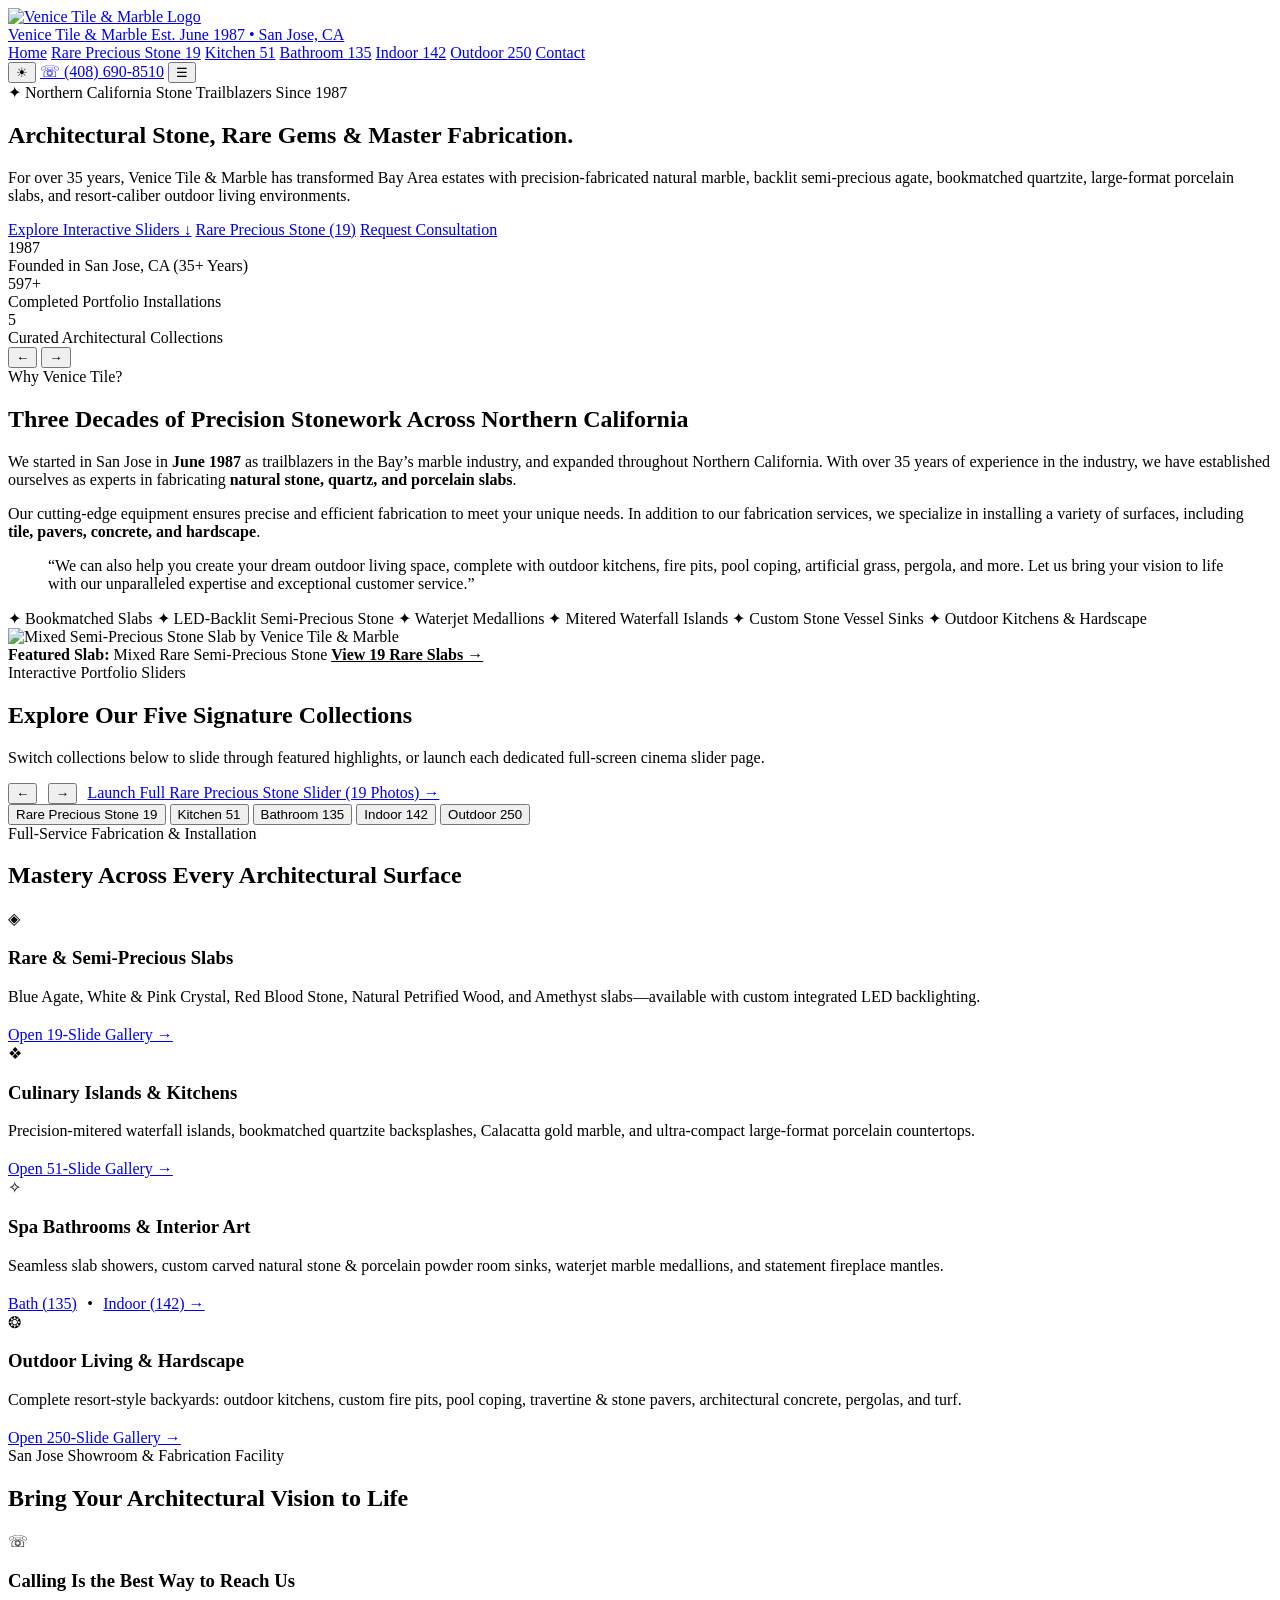
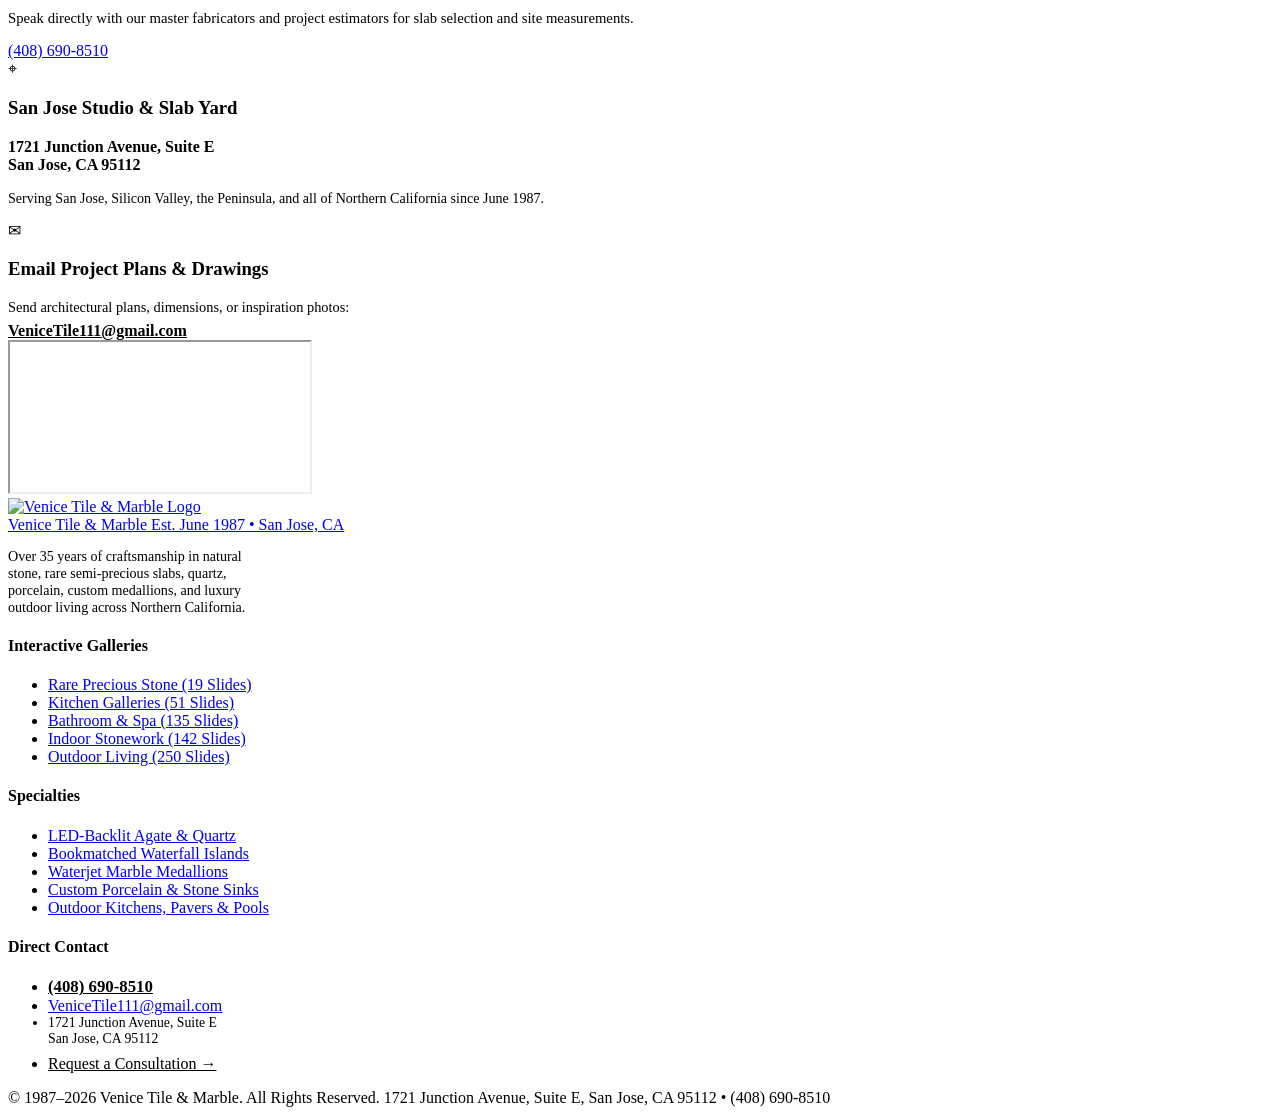
==== index.html @ e84e86c2 "Add files via upload" ====
<!DOCTYPE html>
<html lang="en" data-theme="dark">
<head>
  <meta charset="UTF-8" />
  <meta name="viewport" content="width=device-width, initial-scale=1.0" />
  <title>Venice Tile &amp; Marble | Bespoke Stone Fabrication &amp; Installation • San Jose, CA</title>
  <meta name="description" content="Trailblazers in the Bay Area's marble and natural stone industry since June 1987. Over 35 years of expertise fabricating natural stone, rare semi-precious slabs, quartz, porcelain, and outdoor living spaces in San Jose and Northern California." />
  <link rel="icon" type="image/jpeg" href="assets/logo.jpg" />
  <link rel="preconnect" href="https://fonts.googleapis.com" />
  <link rel="preconnect" href="https://fonts.gstatic.com" crossorigin />
  <link href="https://fonts.googleapis.com/css2?family=Cormorant+Garamond:ital,wght@0,500;0,600;0,700;1,600&family=JetBrains+Mono:wght@400;500&family=Plus+Jakarta+Sans:wght@400;500;600;700&display=swap" rel="stylesheet" />
  <link rel="stylesheet" href="css/styles.css" />
</head>
<body data-page="home">

  <!-- STICKY ARCHITECTURAL HEADER -->
  <header class="site-header">
    <div class="container header-inner">
      <a href="index.html" class="brand-logo" aria-label="Venice Tile and Marble Home">
        <img src="assets/logo.jpg" alt="Venice Tile &amp; Marble Logo" class="brand-logo-img" />
        <div class="brand-text">
          <span class="brand-name">Venice Tile <span class="amp">&amp;</span> Marble</span>
          <span class="brand-tagline">Est. June 1987 • San Jose, CA</span>
        </div>
      </a>

      <nav class="main-nav" id="main-nav" aria-label="Primary Navigation">
        <a href="index.html" class="nav-link active">Home</a>
        <a href="rare-precious-stone.html" class="nav-link">Rare Precious Stone <span class="nav-count">19</span></a>
        <a href="kitchen.html" class="nav-link">Kitchen <span class="nav-count">51</span></a>
        <a href="bathroom.html" class="nav-link">Bathroom <span class="nav-count">135</span></a>
        <a href="indoor.html" class="nav-link">Indoor <span class="nav-count">142</span></a>
        <a href="outdoor.html" class="nav-link">Outdoor <span class="nav-count">250</span></a>
        <a href="contact.html" class="nav-link">Contact</a>
      </nav>

      <div class="header-actions">
        <button type="button" class="theme-toggle" id="theme-toggle-btn" aria-label="Toggle color theme">☀</button>
        <a href="tel:4086908510" class="btn btn-gold header-cta-btn">☏ (408) 690-8510</a>
        <button type="button" class="mobile-menu-btn" id="mobile-menu-btn" aria-label="Toggle Menu" aria-expanded="false">☰</button>
      </div>
    </div>
  </header>

  <main>
    <!-- HERO SECTION WITH LIVE SIGNATURE SLIDER -->
    <section class="hero-section">
      <div class="container hero-grid">
        <div class="hero-copy">
          <span class="eyebrow">✦ Northern California Stone Trailblazers Since 1987</span>
          <h1 class="hero-title">
            Architectural Stone, <span class="gold-italic">Rare Gems</span> &amp; Master Fabrication.
          </h1>
          <p class="hero-lead">
            For over 35 years, Venice Tile &amp; Marble has transformed Bay Area estates with precision-fabricated natural marble, backlit semi-precious agate, bookmatched quartzite, large-format porcelain slabs, and resort-caliber outdoor living environments.
          </p>
          <div class="hero-cta-row">
            <a href="#collections-showcase" class="btn btn-gold">Explore Interactive Sliders ↓</a>
            <a href="rare-precious-stone.html" class="btn btn-outline">Rare Precious Stone (19)</a>
            <a href="contact.html" class="btn btn-outline">Request Consultation</a>
          </div>
          <div class="hero-stats">
            <div class="stat-item">
              <div class="stat-num">1987</div>
              <div class="stat-label">Founded in San Jose, CA (35+ Years)</div>
            </div>
            <div class="stat-item">
              <div class="stat-num">597+</div>
              <div class="stat-label">Completed Portfolio Installations</div>
            </div>
            <div class="stat-item">
              <div class="stat-num">5</div>
              <div class="stat-label">Curated Architectural Collections</div>
            </div>
          </div>
        </div>

        <!-- Interactive Hero Showcase Slider -->
        <div class="hero-slider-card" aria-label="Featured Works Slider">
          <div id="hero-slider-stage"></div>
          <div class="hero-dots" id="hero-slider-dots"></div>
          <div class="hero-slider-controls">
            <button type="button" class="slider-nav-btn" id="hero-prev-btn" aria-label="Previous Highlight">←</button>
            <button type="button" class="slider-nav-btn" id="hero-next-btn" aria-label="Next Highlight">→</button>
          </div>
        </div>
      </div>
    </section>

    <!-- WHY VENICE TILE? (AUTHENTIC HERITAGE SECTION) -->
    <section class="section section-alt" id="why-venice-tile">
      <div class="container story-grid">
        <div class="story-copy">
          <span class="eyebrow">Why Venice Tile?</span>
          <h2 class="section-title" style="margin-bottom: 1.25rem;">
            Three Decades of Precision Stonework Across Northern California
          </h2>
          <p>
            We started in San Jose in <strong>June 1987</strong> as trailblazers in the Bay’s marble industry, and expanded throughout Northern California. With over 35 years of experience in the industry, we have established ourselves as experts in fabricating <strong>natural stone, quartz, and porcelain slabs</strong>.
          </p>
          <p>
            Our cutting-edge equipment ensures precise and efficient fabrication to meet your unique needs. In addition to our fabrication services, we specialize in installing a variety of surfaces, including <strong>tile, pavers, concrete, and hardscape</strong>.
          </p>
          <blockquote class="story-quote">
            “We can also help you create your dream outdoor living space, complete with outdoor kitchens, fire pits, pool coping, artificial grass, pergola, and more. Let us bring your vision to life with our unparalleled expertise and exceptional customer service.”
          </blockquote>
          <div class="feature-pills">
            <span class="feature-pill">✦ Bookmatched Slabs</span>
            <span class="feature-pill">✦ LED-Backlit Semi-Precious Stone</span>
            <span class="feature-pill">✦ Waterjet Medallions</span>
            <span class="feature-pill">✦ Mitered Waterfall Islands</span>
            <span class="feature-pill">✦ Custom Stone Vessel Sinks</span>
            <span class="feature-pill">✦ Outdoor Kitchens &amp; Hardscape</span>
          </div>
        </div>

        <div class="story-visual-card">
          <img src="https://images.squarespace-cdn.com/content/v1/63f919b6dd0f790b96e112c2/cb703cfe-c86a-46ff-82fa-55ada12d957a/Mixed+Precious+Stone.jpg?format=1500w" alt="Mixed Semi-Precious Stone Slab by Venice Tile &amp; Marble" loading="lazy" />
          <div class="story-visual-caption">
            <span><strong>Featured Slab:</strong> Mixed Rare Semi-Precious Stone</span>
            <a href="rare-precious-stone.html" style="color: var(--accent-gold); font-weight: 600;">View 19 Rare Slabs →</a>
          </div>
        </div>
      </div>
    </section>

    <!-- INTERACTIVE COLLECTION PREVIEW SLIDER -->
    <section class="section" id="collections-showcase">
      <div class="container">
        <div class="section-header">
          <div>
            <span class="eyebrow">Interactive Portfolio Sliders</span>
            <h2 class="section-title">Explore Our Five Signature Collections</h2>
            <p class="section-subtitle" style="margin-top: 0.45rem;">
              Switch collections below to slide through featured highlights, or launch each dedicated full-screen cinema slider page.
            </p>
          </div>
          <div style="display: flex; align-items: center; gap: 0.65rem;">
            <button type="button" class="slider-nav-btn" id="home-col-prev" aria-label="Slide Left">←</button>
            <button type="button" class="slider-nav-btn" id="home-col-next" aria-label="Slide Right">→</button>
            <a href="rare-precious-stone.html" id="home-col-explore-link" class="btn btn-gold">Launch Full Rare Precious Stone Slider (19 Photos) →</a>
          </div>
        </div>

        <!-- Collection Filter Tabs -->
        <div class="collection-tabs" role="tablist">
          <button type="button" class="collection-tab active" data-collection-tab="rare-precious-stone">
            Rare Precious Stone <span class="badge-count">19</span>
          </button>
          <button type="button" class="collection-tab" data-collection-tab="kitchen">
            Kitchen <span class="badge-count">51</span>
          </button>
          <button type="button" class="collection-tab" data-collection-tab="bathroom">
            Bathroom <span class="badge-count">135</span>
          </button>
          <button type="button" class="collection-tab" data-collection-tab="indoor">
            Indoor <span class="badge-count">142</span>
          </button>
          <button type="button" class="collection-tab" data-collection-tab="outdoor">
            Outdoor <span class="badge-count">250</span>
          </button>
        </div>

        <!-- Live Horizontal Slider Track -->
        <div class="multi-slider-wrapper">
          <div class="multi-slider-track" id="home-collection-track"></div>
        </div>
      </div>
    </section>

    <!-- CAPABILITIES & CRAFTSMANSHIP -->
    <section class="section section-alt">
      <div class="container">
        <div class="section-header">
          <div>
            <span class="eyebrow">Full-Service Fabrication &amp; Installation</span>
            <h2 class="section-title">Mastery Across Every Architectural Surface</h2>
          </div>
        </div>

        <div class="services-grid">
          <article class="service-card">
            <div class="service-icon">◈</div>
            <h3>Rare &amp; Semi-Precious Slabs</h3>
            <p>
              Blue Agate, White &amp; Pink Crystal, Red Blood Stone, Natural Petrified Wood, and Amethyst slabs—available with custom integrated LED backlighting.
            </p>
            <div style="margin-top: 1.25rem;">
              <a href="rare-precious-stone.html" class="multi-slide-action">Open 19-Slide Gallery →</a>
            </div>
          </article>

          <article class="service-card">
            <div class="service-icon">❖</div>
            <h3>Culinary Islands &amp; Kitchens</h3>
            <p>
              Precision-mitered waterfall islands, bookmatched quartzite backsplashes, Calacatta gold marble, and ultra-compact large-format porcelain countertops.
            </p>
            <div style="margin-top: 1.25rem;">
              <a href="kitchen.html" class="multi-slide-action">Open 51-Slide Gallery →</a>
            </div>
          </article>

          <article class="service-card">
            <div class="service-icon">✧</div>
            <h3>Spa Bathrooms &amp; Interior Art</h3>
            <p>
              Seamless slab showers, custom carved natural stone &amp; porcelain powder room sinks, waterjet marble medallions, and statement fireplace mantles.
            </p>
            <div style="margin-top: 1.25rem;">
              <a href="bathroom.html" class="multi-slide-action">Bath (135)</a>
              <span style="margin: 0 0.4rem; color: var(--text-muted);">•</span>
              <a href="indoor.html" class="multi-slide-action">Indoor (142) →</a>
            </div>
          </article>

          <article class="service-card">
            <div class="service-icon">❂</div>
            <h3>Outdoor Living &amp; Hardscape</h3>
            <p>
              Complete resort-style backyards: outdoor kitchens, custom fire pits, pool coping, travertine &amp; stone pavers, architectural concrete, pergolas, and turf.
            </p>
            <div style="margin-top: 1.25rem;">
              <a href="outdoor.html" class="multi-slide-action">Open 250-Slide Gallery →</a>
            </div>
          </article>
        </div>
      </div>
    </section>

    <!-- SHOWROOM LOCATION & DIRECT CONTACT -->
    <section class="section" id="visit-showroom">
      <div class="container">
        <div class="section-header">
          <div>
            <span class="eyebrow">San Jose Showroom &amp; Fabrication Facility</span>
            <h2 class="section-title">Bring Your Architectural Vision to Life</h2>
          </div>
        </div>

        <div class="contact-grid">
          <div class="contact-cards-stack">
            <div class="contact-info-card highlight-phone">
              <div class="contact-icon">☏</div>
              <div>
                <h3>Calling Is the Best Way to Reach Us</h3>
                <p style="color: var(--text-secondary); font-size: 0.92rem;">
                  Speak directly with our master fabricators and project estimators for slab selection and site measurements.
                </p>
                <a href="tel:4086908510" class="contact-phone-big">(408) 690-8510</a>
              </div>
            </div>

            <div class="contact-info-card">
              <div class="contact-icon">⌖</div>
              <div>
                <h3>San Jose Studio &amp; Slab Yard</h3>
                <p style="color: var(--text-primary); font-weight: 600; margin-top: 0.2rem;">
                  1721 Junction Avenue, Suite E<br />
                  San Jose, CA 95112
                </p>
                <p style="color: var(--text-secondary); font-size: 0.88rem; margin-top: 0.35rem;">
                  Serving San Jose, Silicon Valley, the Peninsula, and all of Northern California since June 1987.
                </p>
              </div>
            </div>

            <div class="contact-info-card">
              <div class="contact-icon">✉</div>
              <div>
                <h3>Email Project Plans &amp; Drawings</h3>
                <p style="color: var(--text-secondary); font-size: 0.9rem; margin-bottom: 0.35rem;">
                  Send architectural plans, dimensions, or inspiration photos:
                </p>
                <a href="mailto:VeniceTile111@gmail.com" style="color: var(--accent-gold); font-weight: 600;">VeniceTile111@gmail.com</a>
              </div>
            </div>
          </div>

          <div class="map-frame-card">
            <iframe
              title="Venice Tile and Marble Map — 1721 Junction Avenue, San Jose, CA 95112"
              src="https://maps.google.com/maps?q=1721+Junction+Avenue+San+Jose+CA+95112&t=&z=14&ie=UTF8&iwloc=&output=embed"
              loading="lazy"
              referrerpolicy="no-referrer-when-downgrade"
            ></iframe>
          </div>
        </div>
      </div>
    </section>
  </main>

  <!-- FOOTER -->
  <footer class="site-footer">
    <div class="container">
      <div class="footer-grid">
        <div>
          <a href="index.html" class="brand-logo" style="margin-bottom: 1rem;">
            <img src="assets/logo.jpg" alt="Venice Tile &amp; Marble Logo" class="brand-logo-img" />
            <div class="brand-text">
              <span class="brand-name">Venice Tile <span class="amp">&amp;</span> Marble</span>
              <span class="brand-tagline">Est. June 1987 • San Jose, CA</span>
            </div>
          </a>
          <p style="color: var(--text-secondary); font-size: 0.88rem; max-width: 38ch;">
            Over 35 years of craftsmanship in natural stone, rare semi-precious slabs, quartz, porcelain, custom medallions, and luxury outdoor living across Northern California.
          </p>
        </div>

        <div>
          <h4 class="footer-heading">Interactive Galleries</h4>
          <ul class="footer-links">
            <li><a href="rare-precious-stone.html">Rare Precious Stone (19 Slides)</a></li>
            <li><a href="kitchen.html">Kitchen Galleries (51 Slides)</a></li>
            <li><a href="bathroom.html">Bathroom &amp; Spa (135 Slides)</a></li>
            <li><a href="indoor.html">Indoor Stonework (142 Slides)</a></li>
            <li><a href="outdoor.html">Outdoor Living (250 Slides)</a></li>
          </ul>
        </div>

        <div>
          <h4 class="footer-heading">Specialties</h4>
          <ul class="footer-links">
            <li><a href="rare-precious-stone.html">LED-Backlit Agate &amp; Quartz</a></li>
            <li><a href="kitchen.html">Bookmatched Waterfall Islands</a></li>
            <li><a href="indoor.html">Waterjet Marble Medallions</a></li>
            <li><a href="bathroom.html">Custom Porcelain &amp; Stone Sinks</a></li>
            <li><a href="outdoor.html">Outdoor Kitchens, Pavers &amp; Pools</a></li>
          </ul>
        </div>

        <div>
          <h4 class="footer-heading">Direct Contact</h4>
          <ul class="footer-links">
            <li><a href="tel:4086908510" style="color: var(--accent-gold); font-weight: 700; font-size: 1.05rem;">(408) 690-8510</a></li>
            <li><a href="mailto:VeniceTile111@gmail.com">VeniceTile111@gmail.com</a></li>
            <li style="color: var(--text-secondary); font-size: 0.86rem;">
              1721 Junction Avenue, Suite E<br />San Jose, CA 95112
            </li>
            <li style="margin-top: 0.5rem;"><a href="contact.html" style="color: var(--accent-gold);">Request a Consultation →</a></li>
          </ul>
        </div>
      </div>

      <div class="footer-bottom">
        <span>© 1987–2026 Venice Tile &amp; Marble. All Rights Reserved.</span>
        <span>1721 Junction Avenue, Suite E, San Jose, CA 95112 • (408) 690-8510</span>
      </div>
    </div>
  </footer>

  <script src="js/gallery-data.js"></script>
  <script src="js/slider.js"></script>
  <script src="js/main.js"></script>
</body>
</html>
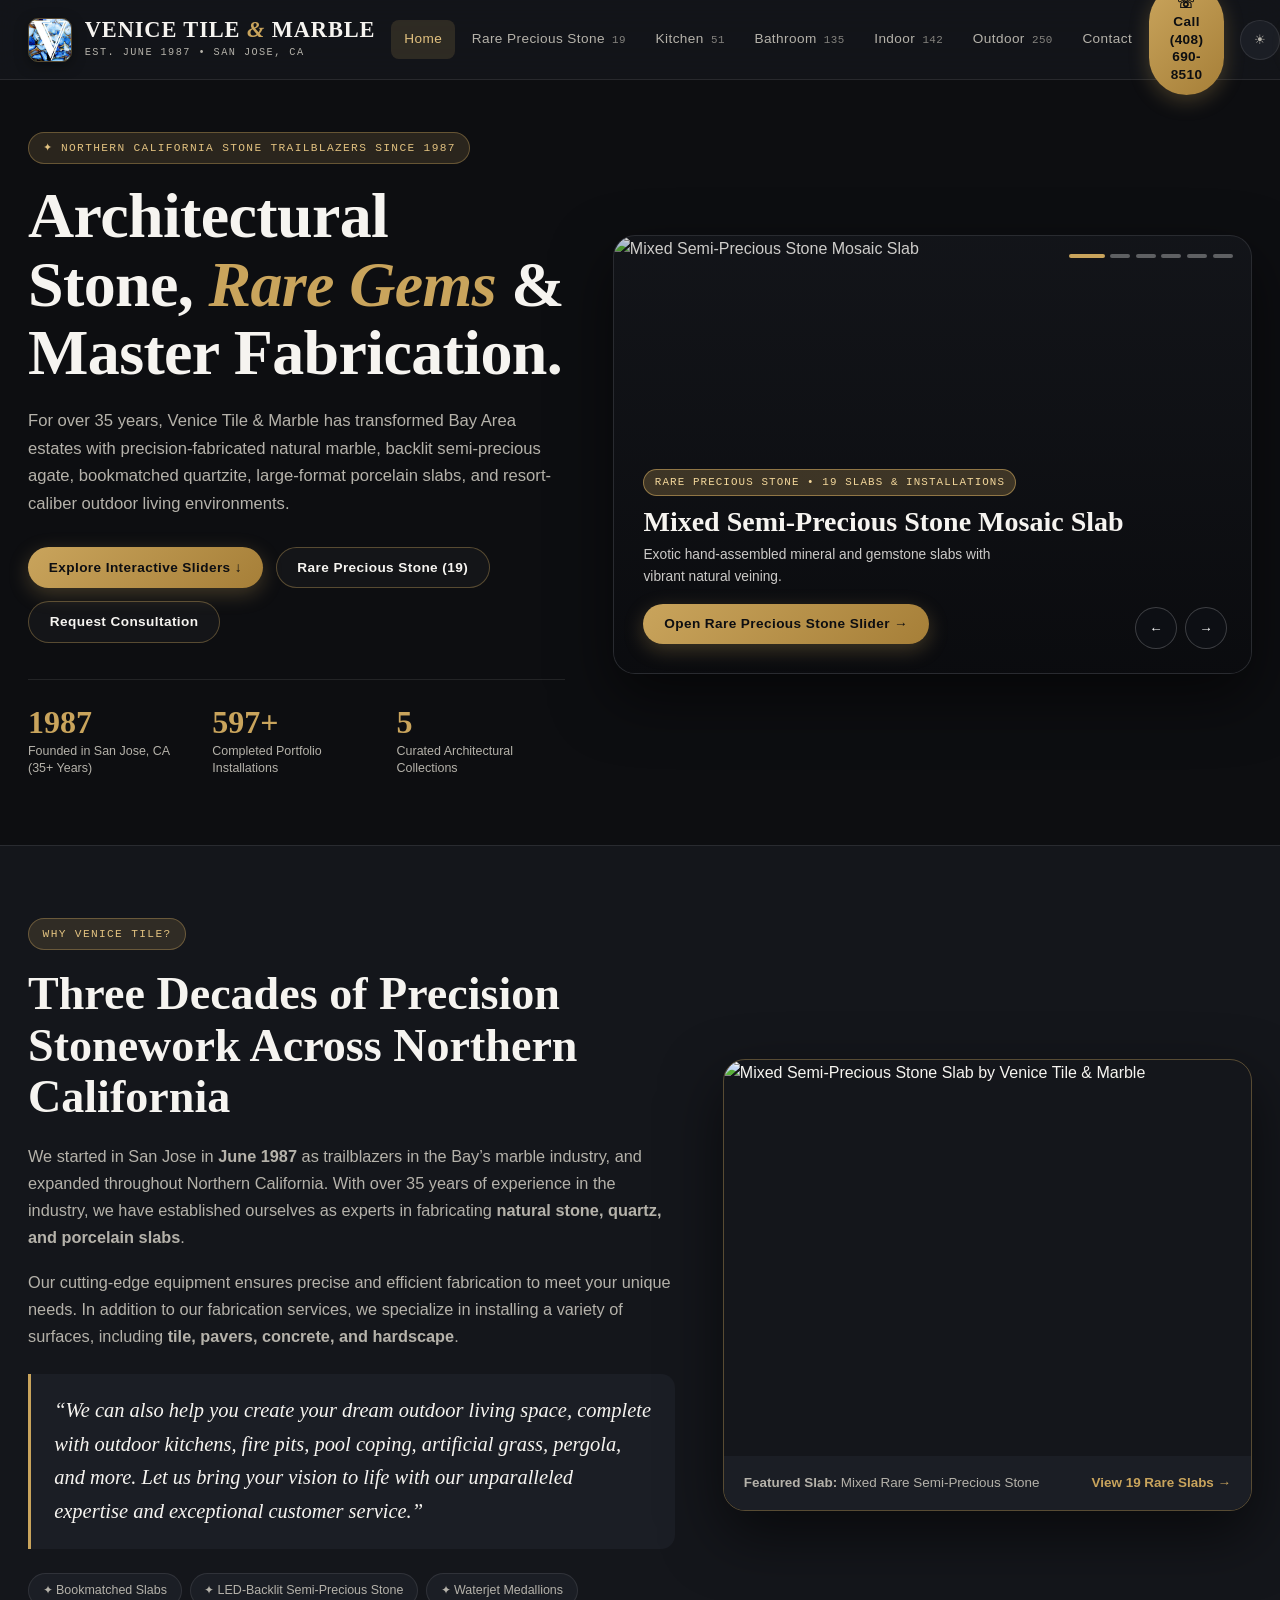
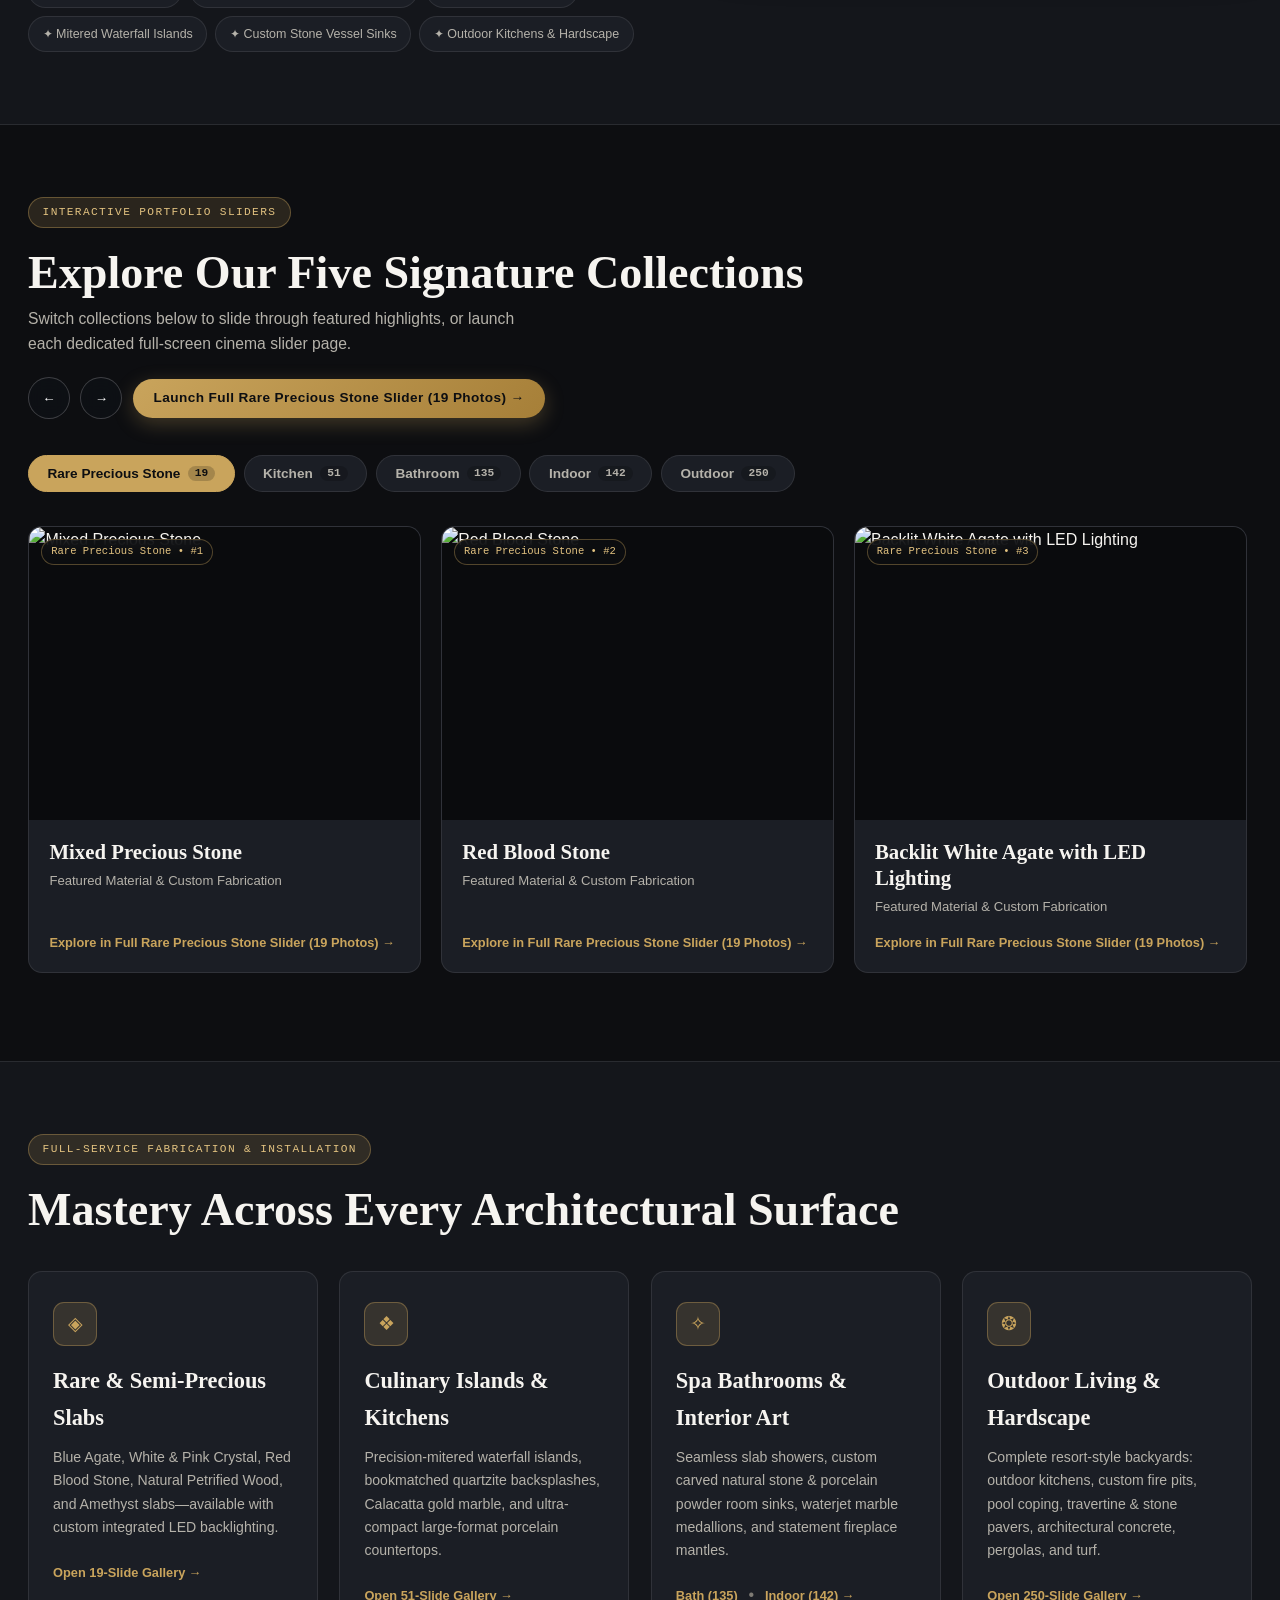
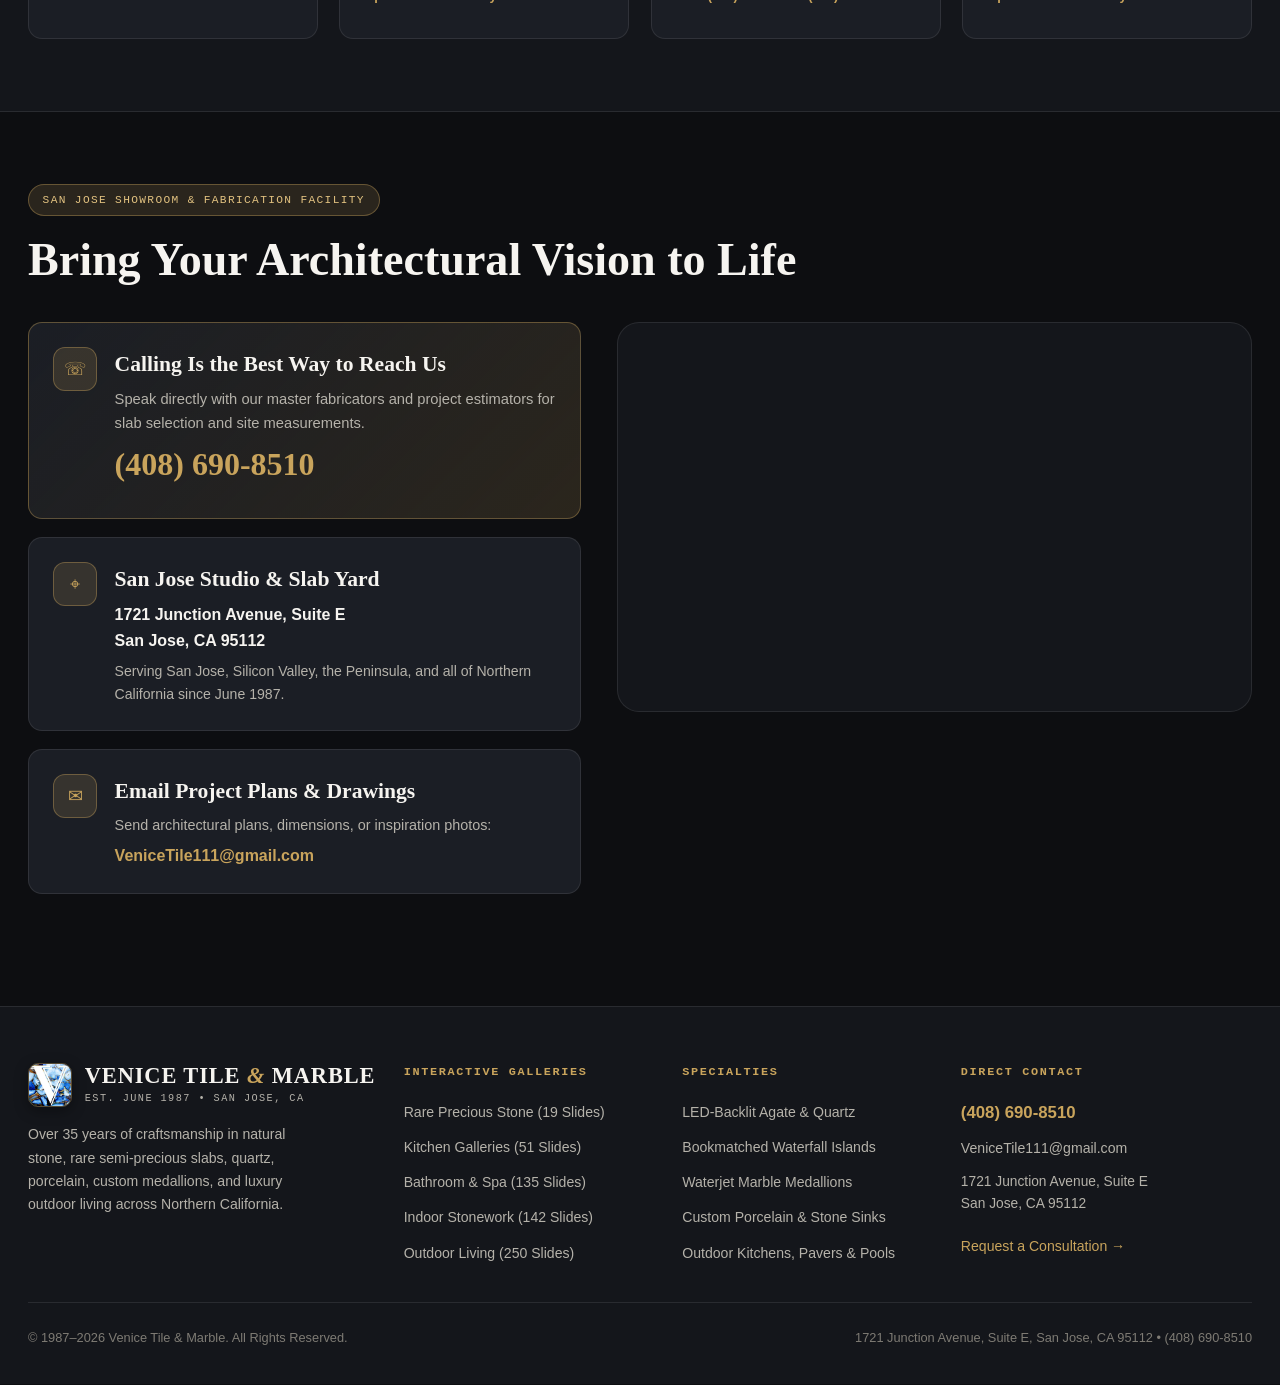
==== commit 89b84077: "Add files via upload index update" ====
--- a/index.html
+++ b/index.html
@@ -32,6 +32,7 @@
         <a href="indoor.html" class="nav-link">Indoor <span class="nav-count">142</span></a>
         <a href="outdoor.html" class="nav-link">Outdoor <span class="nav-count">250</span></a>
         <a href="contact.html" class="nav-link">Contact</a>
+        <a href="tel:4086908510" class="btn btn-gold mobile-nav-cta">☏ Call (408) 690-8510</a>
       </nav>
 
       <div class="header-actions">
@@ -135,7 +136,7 @@
               Switch collections below to slide through featured highlights, or launch each dedicated full-screen cinema slider page.
             </p>
           </div>
-          <div style="display: flex; align-items: center; gap: 0.65rem;">
+          <div class="section-header-actions">
             <button type="button" class="slider-nav-btn" id="home-col-prev" aria-label="Slide Left">←</button>
             <button type="button" class="slider-nav-btn" id="home-col-next" aria-label="Slide Right">→</button>
             <a href="rare-precious-stone.html" id="home-col-explore-link" class="btn btn-gold">Launch Full Rare Precious Stone Slider (19 Photos) →</a>
--- a/css/styles.css
+++ b/css/styles.css
@@ -0,0 +1,1793 @@
+/* ==========================================================================
+   VENICE TILE & MARBLE — MODERNIZED ARCHITECTURAL DESIGN SYSTEM
+   Est. June 1987 • San Jose, California
+   ========================================================================== */
+
+:root {
+  /* Dark Atelier Theme (Default) */
+  --bg-primary: #0d0e11;
+  --bg-secondary: #14161b;
+  --bg-elevated: #1b1e25;
+  --bg-glass: rgba(20, 22, 27, 0.82);
+  --bg-glass-heavy: rgba(13, 14, 17, 0.96);
+  --text-primary: #f6f4f0;
+  --text-secondary: #b5b2aa;
+  --text-muted: #7e7b74;
+  --accent-gold: #c9a45c;
+  --accent-gold-light: #e2c280;
+  --accent-gold-dim: rgba(201, 164, 92, 0.16);
+  --accent-agate: #3b82f6;
+  --border-subtle: rgba(255, 255, 255, 0.09);
+  --border-gold: rgba(201, 164, 92, 0.38);
+  --shadow-lg: 0 24px 60px rgba(0, 0, 0, 0.55);
+  --shadow-sm: 0 8px 24px rgba(0, 0, 0, 0.3);
+
+  /* Typography */
+  --font-serif: 'Cormorant Garamond', Georgia, serif;
+  --font-sans: 'Plus Jakarta Sans', -apple-system, BlinkMacSystemFont, sans-serif;
+  --font-mono: 'JetBrains Mono', monospace;
+
+  /* Layout */
+  --container-max: 1380px;
+  --header-height: 80px;
+  --radius-sm: 8px;
+  --radius-md: 14px;
+  --radius-lg: 22px;
+  --transition-fast: 0.2s cubic-bezier(0.22, 1, 0.36, 1);
+  --transition-smooth: 0.45s cubic-bezier(0.22, 1, 0.36, 1);
+}
+
+[data-theme="light"] {
+  --bg-primary: #f8f6f2;
+  --bg-secondary: #efeae2;
+  --bg-elevated: #ffffff;
+  --bg-glass: rgba(248, 246, 242, 0.88);
+  --bg-glass-heavy: rgba(255, 255, 255, 0.97);
+  --text-primary: #151619;
+  --text-secondary: #4a4843;
+  --text-muted: #78746d;
+  --accent-gold: #9e782f;
+  --accent-gold-light: #b88f40;
+  --accent-gold-dim: rgba(158, 120, 47, 0.12);
+  --border-subtle: rgba(21, 22, 25, 0.1);
+  --border-gold: rgba(158, 120, 47, 0.35);
+  --shadow-lg: 0 20px 50px rgba(20, 18, 14, 0.1);
+  --shadow-sm: 0 6px 20px rgba(20, 18, 14, 0.06);
+}
+
+*, *::before, *::after {
+  box-sizing: border-box;
+  margin: 0;
+  padding: 0;
+}
+
+html {
+  scroll-behavior: smooth;
+  font-size: 16px;
+  -webkit-text-size-adjust: 100%;
+}
+
+body {
+  background-color: var(--bg-primary);
+  color: var(--text-primary);
+  font-family: var(--font-sans);
+  line-height: 1.65;
+  -webkit-font-smoothing: antialiased;
+  overflow-x: hidden;
+  width: 100%;
+  transition: background-color 0.35s ease, color 0.35s ease;
+}
+
+a {
+  color: inherit;
+  text-decoration: none;
+  transition: color var(--transition-fast);
+}
+
+img {
+  max-width: 100%;
+  display: block;
+}
+
+button {
+  font-family: inherit;
+  cursor: pointer;
+  border: none;
+  background: none;
+  color: inherit;
+  touch-action: manipulation;
+}
+
+.container {
+  width: 100%;
+  max-width: var(--container-max);
+  margin: 0 auto;
+  padding: 0 1.75rem;
+}
+
+/* ==========================================================================
+   HEADER & NAVIGATION
+   ========================================================================== */
+.site-header {
+  position: sticky;
+  top: 0;
+  z-index: 1000;
+  height: var(--header-height);
+  background: var(--bg-glass);
+  backdrop-filter: blur(18px);
+  -webkit-backdrop-filter: blur(18px);
+  border-bottom: 1px solid var(--border-subtle);
+  transition: background 0.3s ease, border-color 0.3s ease;
+}
+
+.header-inner {
+  height: 100%;
+  display: flex;
+  align-items: center;
+  justify-content: space-between;
+  gap: 1rem;
+}
+
+.brand-logo {
+  display: flex;
+  align-items: center;
+  gap: 0.8rem;
+  flex-shrink: 0;
+  min-width: 0;
+}
+
+.brand-logo-img {
+  width: 44px;
+  height: 44px;
+  border-radius: 10px;
+  object-fit: cover;
+  border: 1.5px solid var(--border-gold);
+  box-shadow: 0 4px 14px rgba(0, 0, 0, 0.35);
+  flex-shrink: 0;
+}
+
+.brand-text {
+  display: flex;
+  flex-direction: column;
+  min-width: 0;
+}
+
+.brand-name {
+  font-family: var(--font-serif);
+  font-size: 1.4rem;
+  font-weight: 700;
+  letter-spacing: 0.04em;
+  line-height: 1.05;
+  text-transform: uppercase;
+  white-space: nowrap;
+}
+
+.brand-name .amp {
+  color: var(--accent-gold);
+  font-style: italic;
+  font-weight: 600;
+}
+
+.brand-tagline {
+  font-family: var(--font-mono);
+  font-size: 0.64rem;
+  letter-spacing: 0.14em;
+  text-transform: uppercase;
+  color: var(--text-secondary);
+  margin-top: 2px;
+  white-space: nowrap;
+}
+
+.main-nav {
+  display: flex;
+  align-items: center;
+  gap: 0.25rem;
+}
+
+.nav-link {
+  position: relative;
+  padding: 0.5rem 0.8rem;
+  font-size: 0.85rem;
+  font-weight: 500;
+  letter-spacing: 0.03em;
+  color: var(--text-secondary);
+  border-radius: var(--radius-sm);
+  transition: color var(--transition-fast), background var(--transition-fast);
+  white-space: nowrap;
+}
+
+.nav-link:hover,
+.nav-link.active {
+  color: var(--text-primary);
+}
+
+.nav-link.active {
+  background: var(--accent-gold-dim);
+  color: var(--accent-gold-light);
+}
+
+[data-theme="light"] .nav-link.active {
+  color: var(--accent-gold);
+}
+
+.nav-link .nav-count {
+  font-family: var(--font-mono);
+  font-size: 0.68rem;
+  opacity: 0.7;
+  margin-left: 3px;
+}
+
+.mobile-nav-cta {
+  display: none;
+}
+
+.header-actions {
+  display: flex;
+  align-items: center;
+  gap: 0.65rem;
+  flex-shrink: 0;
+}
+
+.theme-toggle {
+  width: 40px;
+  height: 40px;
+  border-radius: 50%;
+  border: 1px solid var(--border-subtle);
+  background: var(--bg-elevated);
+  display: inline-flex;
+  align-items: center;
+  justify-content: center;
+  color: var(--text-secondary);
+  transition: all var(--transition-fast);
+  flex-shrink: 0;
+}
+
+.theme-toggle:hover {
+  border-color: var(--accent-gold);
+  color: var(--accent-gold);
+  transform: translateY(-1px);
+}
+
+.btn {
+  display: inline-flex;
+  align-items: center;
+  justify-content: center;
+  gap: 0.5rem;
+  padding: 0.68rem 1.3rem;
+  border-radius: 999px;
+  font-size: 0.85rem;
+  font-weight: 600;
+  letter-spacing: 0.03em;
+  transition: all var(--transition-fast);
+  text-align: center;
+  line-height: 1.3;
+}
+
+.btn-gold {
+  background: linear-gradient(135deg, var(--accent-gold), #a67f38);
+  color: #0d0e11;
+  box-shadow: 0 6px 20px rgba(201, 164, 92, 0.28);
+}
+
+.btn-gold:hover {
+  transform: translateY(-2px);
+  box-shadow: 0 10px 26px rgba(201, 164, 92, 0.42);
+  filter: brightness(1.06);
+}
+
+.btn-outline {
+  border: 1px solid var(--border-gold);
+  background: rgba(255, 255, 255, 0.03);
+  color: var(--text-primary);
+}
+
+.btn-outline:hover {
+  background: var(--accent-gold-dim);
+  border-color: var(--accent-gold);
+  transform: translateY(-2px);
+}
+
+.mobile-menu-btn {
+  display: none;
+  width: 40px;
+  height: 40px;
+  border-radius: var(--radius-sm);
+  border: 1px solid var(--border-subtle);
+  background: var(--bg-elevated);
+  align-items: center;
+  justify-content: center;
+  font-size: 1.15rem;
+  flex-shrink: 0;
+}
+
+/* ==========================================================================
+   HOME HERO WITH INTERACTIVE SHOWCASE SLIDER
+   ========================================================================== */
+.hero-section {
+  position: relative;
+  padding: 3.25rem 0 4.25rem;
+  overflow: hidden;
+}
+
+.hero-grid {
+  display: grid;
+  grid-template-columns: 1.05fr 1.25fr;
+  gap: 3rem;
+  align-items: center;
+}
+
+.eyebrow {
+  display: inline-flex;
+  align-items: center;
+  gap: 0.45rem;
+  padding: 0.35rem 0.85rem;
+  border-radius: 999px;
+  background: var(--accent-gold-dim);
+  border: 1px solid var(--border-gold);
+  color: var(--accent-gold-light);
+  font-family: var(--font-mono);
+  font-size: 0.7rem;
+  text-transform: uppercase;
+  letter-spacing: 0.12em;
+  margin-bottom: 1.15rem;
+  max-width: 100%;
+}
+
+[data-theme="light"] .eyebrow {
+  color: var(--accent-gold);
+}
+
+.hero-title {
+  font-family: var(--font-serif);
+  font-size: clamp(2.35rem, 5vw, 4.4rem);
+  font-weight: 600;
+  line-height: 1.07;
+  letter-spacing: -0.01em;
+  margin-bottom: 1.25rem;
+}
+
+.hero-title .gold-italic {
+  color: var(--accent-gold);
+  font-style: italic;
+  font-weight: 600;
+}
+
+.hero-lead {
+  font-size: 1.04rem;
+  color: var(--text-secondary);
+  margin-bottom: 1.85rem;
+  max-width: 58ch;
+}
+
+.hero-cta-row {
+  display: flex;
+  flex-wrap: wrap;
+  gap: 0.8rem;
+  margin-bottom: 2.25rem;
+}
+
+.hero-stats {
+  display: grid;
+  grid-template-columns: repeat(3, 1fr);
+  gap: 1rem;
+  padding-top: 1.6rem;
+  border-top: 1px solid var(--border-subtle);
+}
+
+.stat-item .stat-num {
+  font-family: var(--font-serif);
+  font-size: 2rem;
+  font-weight: 700;
+  color: var(--accent-gold);
+  line-height: 1.1;
+}
+
+.stat-item .stat-label {
+  font-size: 0.78rem;
+  color: var(--text-secondary);
+  margin-top: 0.2rem;
+  line-height: 1.35;
+}
+
+/* Hero Showcase Slider Card */
+.hero-slider-card {
+  position: relative;
+  border-radius: var(--radius-lg);
+  overflow: hidden;
+  background: var(--bg-secondary);
+  border: 1px solid var(--border-subtle);
+  box-shadow: var(--shadow-lg);
+  aspect-ratio: 16 / 11;
+  min-height: 360px;
+}
+
+.hero-slide {
+  position: absolute;
+  inset: 0;
+  opacity: 0;
+  pointer-events: none;
+  transition: opacity 0.7s ease, transform 0.9s ease;
+  transform: scale(1.03);
+}
+
+.hero-slide.active {
+  opacity: 1;
+  pointer-events: auto;
+  transform: scale(1);
+}
+
+.hero-slide img {
+  width: 100%;
+  height: 100%;
+  object-fit: cover;
+}
+
+.hero-slide-overlay {
+  position: absolute;
+  inset: 0;
+  background: linear-gradient(to top, rgba(10, 11, 14, 0.94) 0%, rgba(10, 11, 14, 0.5) 52%, rgba(10, 11, 14, 0.15) 100%);
+  display: flex;
+  flex-direction: column;
+  justify-content: flex-end;
+  padding: 1.85rem;
+  padding-right: 7.5rem;
+  color: #f6f4f0;
+}
+
+.hero-slide-badge {
+  align-self: flex-start;
+  font-family: var(--font-mono);
+  font-size: 0.68rem;
+  text-transform: uppercase;
+  letter-spacing: 0.1em;
+  background: rgba(201, 164, 92, 0.25);
+  border: 1px solid rgba(201, 164, 92, 0.6);
+  color: #f3d79b;
+  padding: 0.22rem 0.65rem;
+  border-radius: 999px;
+  margin-bottom: 0.55rem;
+}
+
+.hero-slide-title {
+  font-family: var(--font-serif);
+  font-size: clamp(1.35rem, 2.2vw, 1.75rem);
+  font-weight: 600;
+  line-height: 1.18;
+  margin-bottom: 0.35rem;
+}
+
+.hero-slide-sub {
+  font-size: 0.86rem;
+  color: rgba(246, 244, 240, 0.82);
+  margin-bottom: 0.95rem;
+  max-width: 50ch;
+  display: -webkit-box;
+  -webkit-line-clamp: 2;
+  -webkit-box-orient: vertical;
+  overflow: hidden;
+}
+
+.hero-slider-controls {
+  position: absolute;
+  bottom: 1.5rem;
+  right: 1.5rem;
+  display: flex;
+  align-items: center;
+  gap: 0.5rem;
+  z-index: 10;
+}
+
+.slider-nav-btn {
+  width: 42px;
+  height: 42px;
+  border-radius: 50%;
+  background: rgba(15, 17, 22, 0.78);
+  backdrop-filter: blur(8px);
+  border: 1px solid rgba(255, 255, 255, 0.2);
+  color: #fff;
+  display: inline-flex;
+  align-items: center;
+  justify-content: center;
+  transition: all var(--transition-fast);
+  flex-shrink: 0;
+}
+
+.slider-nav-btn:hover {
+  background: var(--accent-gold);
+  border-color: var(--accent-gold);
+  color: #0d0e11;
+  transform: scale(1.06);
+}
+
+.hero-dots {
+  position: absolute;
+  top: 1.15rem;
+  right: 1.15rem;
+  display: flex;
+  gap: 0.35rem;
+  z-index: 10;
+}
+
+.hero-dot {
+  width: 20px;
+  height: 4px;
+  border-radius: 99px;
+  background: rgba(255, 255, 255, 0.32);
+  transition: all 0.3s ease;
+}
+
+.hero-dot.active {
+  width: 36px;
+  background: var(--accent-gold);
+}
+
+/* ==========================================================================
+   SECTION STYLING & WHY VENICE TILE
+   ========================================================================== */
+.section {
+  padding: 4.5rem 0;
+}
+
+.section-alt {
+  background: var(--bg-secondary);
+  border-top: 1px solid var(--border-subtle);
+  border-bottom: 1px solid var(--border-subtle);
+}
+
+.section-header {
+  display: flex;
+  flex-wrap: wrap;
+  align-items: flex-end;
+  justify-content: space-between;
+  gap: 1.25rem;
+  margin-bottom: 2.25rem;
+}
+
+.section-header-actions {
+  display: flex;
+  align-items: center;
+  flex-wrap: wrap;
+  gap: 0.65rem;
+}
+
+.section-title {
+  font-family: var(--font-serif);
+  font-size: clamp(1.85rem, 3.6vw, 3.1rem);
+  font-weight: 600;
+  line-height: 1.12;
+}
+
+.section-subtitle {
+  color: var(--text-secondary);
+  max-width: 60ch;
+  font-size: 0.98rem;
+}
+
+/* Story / Why Venice Tile Split */
+.story-grid {
+  display: grid;
+  grid-template-columns: 1.1fr 0.9fr;
+  gap: 3rem;
+  align-items: center;
+}
+
+.story-copy p {
+  color: var(--text-secondary);
+  font-size: 1.02rem;
+  margin-bottom: 1.15rem;
+}
+
+.story-quote {
+  padding: 1.25rem 1.45rem;
+  border-left: 3px solid var(--accent-gold);
+  background: var(--bg-elevated);
+  border-radius: 0 var(--radius-md) var(--radius-md) 0;
+  margin: 1.5rem 0;
+  font-family: var(--font-serif);
+  font-size: 1.28rem;
+  font-style: italic;
+  color: var(--text-primary);
+}
+
+.feature-pills {
+  display: flex;
+  flex-wrap: wrap;
+  gap: 0.5rem;
+  margin-top: 1.25rem;
+}
+
+.feature-pill {
+  padding: 0.4rem 0.85rem;
+  border-radius: 999px;
+  background: var(--bg-elevated);
+  border: 1px solid var(--border-subtle);
+  font-size: 0.78rem;
+  color: var(--text-secondary);
+}
+
+.story-visual-card {
+  position: relative;
+  border-radius: var(--radius-lg);
+  overflow: hidden;
+  border: 1px solid var(--border-gold);
+  box-shadow: var(--shadow-lg);
+}
+
+.story-visual-card img {
+  width: 100%;
+  aspect-ratio: 4 / 3;
+  object-fit: cover;
+}
+
+.story-visual-caption {
+  padding: 1rem 1.25rem;
+  background: var(--bg-elevated);
+  display: flex;
+  flex-wrap: wrap;
+  align-items: center;
+  justify-content: space-between;
+  gap: 0.5rem;
+  font-size: 0.84rem;
+  color: var(--text-secondary);
+}
+
+/* ==========================================================================
+   HOME INTERACTIVE COLLECTION TAB SLIDER
+   ========================================================================== */
+.collection-tabs {
+  display: flex;
+  flex-wrap: wrap;
+  gap: 0.55rem;
+  margin-bottom: 1.75rem;
+}
+
+.collection-tab {
+  padding: 0.6rem 1.15rem;
+  border-radius: 999px;
+  background: var(--bg-elevated);
+  border: 1px solid var(--border-subtle);
+  color: var(--text-secondary);
+  font-size: 0.85rem;
+  font-weight: 600;
+  transition: all var(--transition-fast);
+  display: inline-flex;
+  align-items: center;
+  gap: 0.45rem;
+  white-space: nowrap;
+}
+
+.collection-tab:hover {
+  border-color: var(--accent-gold);
+  color: var(--text-primary);
+}
+
+.collection-tab.active {
+  background: var(--accent-gold);
+  border-color: var(--accent-gold);
+  color: #0d0e11;
+}
+
+.collection-tab .badge-count {
+  font-family: var(--font-mono);
+  font-size: 0.7rem;
+  padding: 0.1rem 0.45rem;
+  border-radius: 99px;
+  background: rgba(0, 0, 0, 0.18);
+}
+
+/* ==========================================================================
+   PRIMARY CINEMA SLIDER ENGINE (ALL GALLERY PAGES)
+   ========================================================================== */
+.page-hero-compact {
+  padding: 2.25rem 0 1.35rem;
+  border-bottom: 1px solid var(--border-subtle);
+  background: linear-gradient(180deg, var(--bg-secondary) 0%, var(--bg-primary) 100%);
+}
+
+.page-hero-top {
+  display: flex;
+  flex-wrap: wrap;
+  align-items: flex-end;
+  justify-content: space-between;
+  gap: 1.25rem;
+}
+
+.category-switcher-bar {
+  display: flex;
+  flex-wrap: wrap;
+  align-items: center;
+  gap: 0.5rem;
+  margin-top: 1.35rem;
+  padding-top: 1.1rem;
+  border-top: 1px solid var(--border-subtle);
+}
+
+.cat-pill {
+  padding: 0.42rem 0.95rem;
+  border-radius: 999px;
+  font-size: 0.78rem;
+  font-weight: 500;
+  background: var(--bg-elevated);
+  border: 1px solid var(--border-subtle);
+  color: var(--text-secondary);
+  transition: all var(--transition-fast);
+  white-space: nowrap;
+}
+
+.cat-pill:hover,
+.cat-pill.active {
+  border-color: var(--accent-gold);
+  color: var(--accent-gold-light);
+  background: var(--accent-gold-dim);
+}
+
+[data-theme="light"] .cat-pill.active {
+  color: var(--accent-gold);
+}
+
+/* Main Cinema Stage */
+.cinema-slider-section {
+  padding: 1.75rem 0 3.5rem;
+}
+
+.cinema-toolbar {
+  display: flex;
+  flex-wrap: wrap;
+  align-items: center;
+  justify-content: space-between;
+  gap: 0.75rem;
+  padding: 0.85rem 1.1rem;
+  background: var(--bg-elevated);
+  border: 1px solid var(--border-subtle);
+  border-radius: var(--radius-md);
+  margin-bottom: 0.9rem;
+}
+
+.toolbar-group {
+  display: flex;
+  flex-wrap: wrap;
+  align-items: center;
+  gap: 0.45rem;
+}
+
+.tool-btn {
+  padding: 0.42rem 0.8rem;
+  border-radius: var(--radius-sm);
+  border: 1px solid var(--border-subtle);
+  background: var(--bg-secondary);
+  color: var(--text-secondary);
+  font-size: 0.78rem;
+  font-weight: 500;
+  display: inline-flex;
+  align-items: center;
+  justify-content: center;
+  gap: 0.35rem;
+  transition: all var(--transition-fast);
+  white-space: nowrap;
+}
+
+.tool-btn:hover {
+  border-color: var(--accent-gold);
+  color: var(--text-primary);
+}
+
+.tool-btn.active {
+  background: var(--accent-gold);
+  border-color: var(--accent-gold);
+  color: #0d0e11;
+  font-weight: 600;
+}
+
+.speed-select {
+  background: var(--bg-secondary);
+  color: var(--text-secondary);
+  border: 1px solid var(--border-subtle);
+  border-radius: var(--radius-sm);
+  padding: 0.38rem 0.55rem;
+  font-size: 0.76rem;
+  font-family: var(--font-mono);
+}
+
+.cinema-stage-wrapper {
+  position: relative;
+  width: 100%;
+  height: clamp(340px, 65vh, 720px);
+  border-radius: var(--radius-lg);
+  overflow: hidden;
+  background: #08090b;
+  border: 1px solid var(--border-subtle);
+  box-shadow: var(--shadow-lg);
+  user-select: none;
+}
+
+.cinema-stage-wrapper.fullscreen-mode {
+  position: fixed;
+  inset: 0;
+  height: 100dvh;
+  width: 100vw;
+  z-index: 9999;
+  border-radius: 0;
+  border: none;
+}
+
+.cinema-ambient-bg {
+  position: absolute;
+  inset: -40px;
+  background-size: cover;
+  background-position: center;
+  filter: blur(42px) brightness(0.38) saturate(1.25);
+  transform: scale(1.1);
+  transition: background-image 0.5s ease;
+  pointer-events: none;
+}
+
+.cinema-autoplay-bar {
+  position: absolute;
+  top: 0;
+  left: 0;
+  right: 0;
+  height: 4px;
+  background: rgba(255, 255, 255, 0.12);
+  z-index: 25;
+}
+
+.cinema-autoplay-progress {
+  height: 100%;
+  width: 0%;
+  background: linear-gradient(90deg, var(--accent-gold), var(--accent-gold-light));
+  transition: width 0.1s linear;
+}
+
+.cinema-slide-viewport {
+  position: relative;
+  width: 100%;
+  height: 100%;
+  display: flex;
+  align-items: center;
+  justify-content: center;
+  z-index: 5;
+  padding: 1.25rem 4.25rem 5rem;
+}
+
+.cinema-main-img {
+  max-width: 100%;
+  max-height: 100%;
+  width: auto;
+  height: auto;
+  object-fit: contain;
+  border-radius: var(--radius-sm);
+  box-shadow: 0 18px 50px rgba(0, 0, 0, 0.65);
+  transition: opacity 0.32s ease, transform 0.38s cubic-bezier(0.22, 1, 0.36, 1);
+}
+
+.cinema-stage-wrapper.fill-mode .cinema-slide-viewport {
+  padding: 0;
+}
+
+.cinema-stage-wrapper.fill-mode .cinema-main-img {
+  width: 100%;
+  height: 100%;
+  object-fit: cover;
+  border-radius: 0;
+}
+
+.cinema-main-img.switching {
+  opacity: 0.15;
+  transform: scale(0.985);
+}
+
+.cinema-arrow {
+  position: absolute;
+  top: 45%;
+  transform: translateY(-50%);
+  z-index: 20;
+  width: 48px;
+  height: 48px;
+  border-radius: 50%;
+  background: rgba(14, 16, 21, 0.72);
+  backdrop-filter: blur(10px);
+  border: 1px solid rgba(255, 255, 255, 0.2);
+  color: #fff;
+  display: flex;
+  align-items: center;
+  justify-content: center;
+  font-size: 1.2rem;
+  transition: all var(--transition-fast);
+}
+
+.cinema-arrow:hover {
+  background: var(--accent-gold);
+  border-color: var(--accent-gold);
+  color: #0d0e11;
+  transform: translateY(-50%) scale(1.08);
+}
+
+.cinema-arrow.prev {
+  left: 1rem;
+}
+
+.cinema-arrow.next {
+  right: 1rem;
+}
+
+.cinema-info-bar {
+  position: absolute;
+  bottom: 0;
+  left: 0;
+  right: 0;
+  z-index: 20;
+  padding: 1.15rem 1.5rem;
+  background: linear-gradient(to top, rgba(8, 9, 12, 0.95) 0%, rgba(8, 9, 12, 0.75) 68%, transparent 100%);
+  display: flex;
+  flex-wrap: wrap;
+  align-items: flex-end;
+  justify-content: space-between;
+  gap: 0.75rem;
+  color: #f6f4f0;
+}
+
+.cinema-counter-pill {
+  display: inline-flex;
+  align-items: center;
+  gap: 0.4rem;
+  font-family: var(--font-mono);
+  font-size: 0.72rem;
+  padding: 0.2rem 0.6rem;
+  border-radius: 999px;
+  background: rgba(201, 164, 92, 0.22);
+  border: 1px solid rgba(201, 164, 92, 0.55);
+  color: #f3d79b;
+  margin-bottom: 0.3rem;
+}
+
+.cinema-slide-title {
+  font-family: var(--font-serif);
+  font-size: clamp(1.2rem, 2.2vw, 1.8rem);
+  font-weight: 600;
+  line-height: 1.2;
+}
+
+.cinema-slide-subtitle {
+  font-size: 0.8rem;
+  color: rgba(246, 244, 240, 0.72);
+  margin-top: 0.15rem;
+}
+
+.cinema-hint-text {
+  font-family: var(--font-mono);
+  font-size: 0.72rem;
+  color: rgba(255, 255, 255, 0.6);
+}
+
+/* Scrubber & Quick Jump Row */
+.cinema-scrubber-row {
+  display: flex;
+  flex-wrap: wrap;
+  align-items: center;
+  gap: 0.75rem;
+  margin-top: 0.85rem;
+  padding: 0.75rem 1rem;
+  background: var(--bg-elevated);
+  border: 1px solid var(--border-subtle);
+  border-radius: var(--radius-md);
+}
+
+.scrubber-label {
+  font-family: var(--font-mono);
+  font-size: 0.75rem;
+  color: var(--text-secondary);
+  white-space: nowrap;
+}
+
+.cinema-range {
+  flex: 1;
+  min-width: 140px;
+  accent-color: var(--accent-gold);
+  height: 6px;
+  cursor: pointer;
+}
+
+/* Synchronized Thumbnail Filmstrip Slider */
+.thumb-filmstrip-container {
+  position: relative;
+  margin-top: 0.85rem;
+  padding: 0.8rem 2.85rem;
+  background: var(--bg-elevated);
+  border: 1px solid var(--border-subtle);
+  border-radius: var(--radius-md);
+}
+
+.thumb-strip {
+  display: flex;
+  gap: 0.6rem;
+  overflow-x: auto;
+  scroll-behavior: smooth;
+  -webkit-overflow-scrolling: touch;
+  scrollbar-width: thin;
+  scrollbar-color: var(--accent-gold) transparent;
+  padding-bottom: 0.2rem;
+}
+
+.thumb-strip::-webkit-scrollbar {
+  height: 5px;
+}
+
+.thumb-strip::-webkit-scrollbar-thumb {
+  background: var(--accent-gold);
+  border-radius: 99px;
+}
+
+.thumb-item {
+  position: relative;
+  flex: 0 0 104px;
+  height: 70px;
+  border-radius: var(--radius-sm);
+  overflow: hidden;
+  border: 2px solid transparent;
+  opacity: 0.52;
+  transition: all var(--transition-fast);
+  cursor: pointer;
+  background: var(--bg-secondary);
+}
+
+.thumb-item:hover {
+  opacity: 0.88;
+}
+
+.thumb-item.active {
+  opacity: 1;
+  border-color: var(--accent-gold);
+  box-shadow: 0 0 0 2px var(--accent-gold-dim);
+}
+
+.thumb-item img {
+  width: 100%;
+  height: 100%;
+  object-fit: cover;
+}
+
+.thumb-index {
+  position: absolute;
+  bottom: 3px;
+  right: 3px;
+  background: rgba(10, 11, 14, 0.8);
+  color: #fff;
+  font-family: var(--font-mono);
+  font-size: 0.62rem;
+  padding: 1px 4px;
+  border-radius: 4px;
+}
+
+.thumb-featured-dot {
+  position: absolute;
+  top: 4px;
+  left: 4px;
+  width: 7px;
+  height: 7px;
+  border-radius: 50%;
+  background: var(--accent-gold);
+  box-shadow: 0 0 6px rgba(0, 0, 0, 0.8);
+}
+
+.filmstrip-scroll-btn {
+  position: absolute;
+  top: 50%;
+  transform: translateY(-50%);
+  width: 32px;
+  height: 54px;
+  border-radius: 6px;
+  background: var(--bg-secondary);
+  border: 1px solid var(--border-subtle);
+  color: var(--text-primary);
+  display: flex;
+  align-items: center;
+  justify-content: center;
+  z-index: 5;
+  transition: all var(--transition-fast);
+}
+
+.filmstrip-scroll-btn:hover {
+  background: var(--accent-gold);
+  color: #0d0e11;
+}
+
+.filmstrip-scroll-btn.left {
+  left: 0.45rem;
+}
+
+.filmstrip-scroll-btn.right {
+  right: 0.45rem;
+}
+
+/* ==========================================================================
+   MULTI-CARD SPOTLIGHT CAROUSEL SLIDER (3-UP SLIDER)
+   ========================================================================== */
+.multi-slider-wrapper {
+  position: relative;
+}
+
+.multi-slider-track {
+  display: flex;
+  gap: 1.25rem;
+  overflow-x: auto;
+  scroll-snap-type: x mandatory;
+  scroll-behavior: smooth;
+  -webkit-overflow-scrolling: touch;
+  scrollbar-width: none;
+  padding: 0.4rem 0.15rem 1rem;
+}
+
+.multi-slider-track::-webkit-scrollbar {
+  display: none;
+}
+
+.multi-slide-card {
+  flex: 0 0 calc(33.333% - 0.85rem);
+  scroll-snap-align: start;
+  background: var(--bg-elevated);
+  border: 1px solid var(--border-subtle);
+  border-radius: var(--radius-md);
+  overflow: hidden;
+  transition: all var(--transition-smooth);
+  display: flex;
+  flex-direction: column;
+}
+
+.multi-slide-card:hover {
+  transform: translateY(-4px);
+  border-color: var(--border-gold);
+  box-shadow: var(--shadow-lg);
+}
+
+.multi-slide-img-wrap {
+  position: relative;
+  aspect-ratio: 4 / 3;
+  overflow: hidden;
+  background: #0a0b0d;
+}
+
+.multi-slide-img-wrap img {
+  width: 100%;
+  height: 100%;
+  object-fit: cover;
+  transition: transform 0.6s ease;
+}
+
+.multi-slide-card:hover .multi-slide-img-wrap img {
+  transform: scale(1.05);
+}
+
+.multi-slide-tag {
+  position: absolute;
+  top: 0.75rem;
+  left: 0.75rem;
+  background: rgba(13, 14, 17, 0.82);
+  backdrop-filter: blur(6px);
+  border: 1px solid var(--border-gold);
+  color: var(--accent-gold-light);
+  font-family: var(--font-mono);
+  font-size: 0.66rem;
+  padding: 0.2rem 0.55rem;
+  border-radius: 99px;
+}
+
+.multi-slide-body {
+  padding: 1.15rem 1.25rem;
+  display: flex;
+  flex-direction: column;
+  justify-content: space-between;
+  flex: 1;
+}
+
+.multi-slide-title {
+  font-family: var(--font-serif);
+  font-size: 1.3rem;
+  font-weight: 600;
+  line-height: 1.25;
+  margin-bottom: 0.35rem;
+}
+
+.multi-slide-meta {
+  font-size: 0.82rem;
+  color: var(--text-secondary);
+  margin-bottom: 0.9rem;
+}
+
+.multi-slide-action {
+  font-size: 0.8rem;
+  font-weight: 600;
+  color: var(--accent-gold);
+  display: inline-flex;
+  align-items: center;
+  gap: 0.35rem;
+}
+
+/* ==========================================================================
+   SERVICES / CAPABILITIES CARDS
+   ========================================================================== */
+.services-grid {
+  display: grid;
+  grid-template-columns: repeat(4, 1fr);
+  gap: 1.35rem;
+}
+
+.service-card {
+  padding: 1.85rem 1.5rem;
+  background: var(--bg-elevated);
+  border: 1px solid var(--border-subtle);
+  border-radius: var(--radius-md);
+  transition: all var(--transition-smooth);
+}
+
+.service-card:hover {
+  transform: translateY(-4px);
+  border-color: var(--border-gold);
+  box-shadow: var(--shadow-sm);
+}
+
+.service-icon {
+  width: 44px;
+  height: 44px;
+  border-radius: 11px;
+  background: var(--accent-gold-dim);
+  border: 1px solid var(--border-gold);
+  color: var(--accent-gold);
+  display: flex;
+  align-items: center;
+  justify-content: center;
+  font-size: 1.2rem;
+  margin-bottom: 1.1rem;
+}
+
+.service-card h3 {
+  font-family: var(--font-serif);
+  font-size: 1.4rem;
+  margin-bottom: 0.55rem;
+}
+
+.service-card p {
+  font-size: 0.88rem;
+  color: var(--text-secondary);
+}
+
+/* ==========================================================================
+   CONTACT & MAP SECTION
+   ========================================================================== */
+.contact-grid {
+  display: grid;
+  grid-template-columns: 1fr 1.15fr;
+  gap: 2.25rem;
+  align-items: start;
+}
+
+.contact-cards-stack {
+  display: flex;
+  flex-direction: column;
+  gap: 1.1rem;
+}
+
+.contact-info-card {
+  padding: 1.5rem;
+  background: var(--bg-elevated);
+  border: 1px solid var(--border-subtle);
+  border-radius: var(--radius-md);
+  display: flex;
+  align-items: flex-start;
+  gap: 1.1rem;
+  transition: border-color var(--transition-fast);
+}
+
+.contact-info-card:hover {
+  border-color: var(--border-gold);
+}
+
+.contact-info-card.highlight-phone {
+  background: linear-gradient(135deg, var(--bg-elevated) 0%, var(--accent-gold-dim) 100%);
+  border-color: var(--border-gold);
+}
+
+.cta-banner-card {
+  padding: 2.25rem;
+  justify-content: space-between;
+  align-items: center;
+  flex-wrap: wrap;
+  gap: 1.5rem;
+}
+
+.contact-icon {
+  width: 44px;
+  height: 44px;
+  border-radius: 12px;
+  background: var(--accent-gold-dim);
+  border: 1px solid var(--border-gold);
+  color: var(--accent-gold);
+  display: flex;
+  align-items: center;
+  justify-content: center;
+  flex-shrink: 0;
+  font-size: 1.15rem;
+}
+
+.contact-info-card h3 {
+  font-family: var(--font-serif);
+  font-size: 1.35rem;
+  margin-bottom: 0.25rem;
+}
+
+.contact-phone-big {
+  font-family: var(--font-serif);
+  font-size: clamp(1.6rem, 3vw, 2rem);
+  font-weight: 700;
+  color: var(--accent-gold);
+  display: inline-block;
+  margin: 0.2rem 0;
+}
+
+.contact-form-card {
+  padding: 2rem;
+  background: var(--bg-elevated);
+  border: 1px solid var(--border-subtle);
+  border-radius: var(--radius-lg);
+  box-shadow: var(--shadow-sm);
+}
+
+.form-grid {
+  display: grid;
+  grid-template-columns: 1fr 1fr;
+  gap: 1rem;
+}
+
+.form-group {
+  display: flex;
+  flex-direction: column;
+  gap: 0.4rem;
+  margin-bottom: 1rem;
+}
+
+.form-group.full {
+  grid-column: 1 / -1;
+}
+
+.form-label {
+  font-size: 0.82rem;
+  font-weight: 600;
+  color: var(--text-secondary);
+}
+
+.form-input,
+.form-select,
+.form-textarea {
+  width: 100%;
+  padding: 0.78rem 0.95rem;
+  border-radius: var(--radius-sm);
+  border: 1px solid var(--border-subtle);
+  background: var(--bg-secondary);
+  color: var(--text-primary);
+  font-family: var(--font-sans);
+  font-size: 1rem; /* 16px prevents iOS Safari auto-zoom on focus */
+  transition: border-color var(--transition-fast);
+}
+
+.form-input:focus,
+.form-select:focus,
+.form-textarea:focus {
+  outline: none;
+  border-color: var(--accent-gold);
+}
+
+.map-frame-card {
+  border-radius: var(--radius-lg);
+  overflow: hidden;
+  border: 1px solid var(--border-subtle);
+  height: 390px;
+  background: var(--bg-secondary);
+}
+
+.map-frame-card iframe {
+  width: 100%;
+  height: 100%;
+  border: 0;
+}
+
+/* ==========================================================================
+   FOOTER
+   ========================================================================== */
+.site-footer {
+  background: var(--bg-secondary);
+  border-top: 1px solid var(--border-subtle);
+  padding: 3.5rem 0 2.25rem;
+  margin-top: 2.5rem;
+}
+
+.footer-grid {
+  display: grid;
+  grid-template-columns: 1.4fr 1fr 1fr 1.2fr;
+  gap: 2.25rem;
+  padding-bottom: 2.25rem;
+  border-bottom: 1px solid var(--border-subtle);
+}
+
+.footer-heading {
+  font-family: var(--font-mono);
+  font-size: 0.74rem;
+  text-transform: uppercase;
+  letter-spacing: 0.14em;
+  color: var(--accent-gold);
+  margin-bottom: 1rem;
+}
+
+.footer-links {
+  list-style: none;
+  display: flex;
+  flex-direction: column;
+  gap: 0.55rem;
+}
+
+.footer-links a {
+  font-size: 0.88rem;
+  color: var(--text-secondary);
+}
+
+.footer-links a:hover {
+  color: var(--accent-gold);
+}
+
+.footer-bottom {
+  padding-top: 1.5rem;
+  display: flex;
+  flex-wrap: wrap;
+  justify-content: space-between;
+  align-items: center;
+  gap: 0.75rem;
+  font-size: 0.8rem;
+  color: var(--text-muted);
+}
+
+/* ==========================================================================
+   TABLET & MOBILE RESPONSIVE BREAKPOINTS
+   ========================================================================== */
+@media (max-width: 1120px) {
+  .hero-grid,
+  .story-grid,
+  .contact-grid {
+    grid-template-columns: 1fr;
+    gap: 2.25rem;
+  }
+  .services-grid {
+    grid-template-columns: repeat(2, 1fr);
+  }
+  .multi-slide-card {
+    flex: 0 0 calc(50% - 0.65rem);
+  }
+  .footer-grid {
+    grid-template-columns: repeat(2, 1fr);
+  }
+}
+
+@media (max-width: 900px) {
+  :root {
+    --header-height: 68px;
+  }
+
+  .container {
+    padding: 0 1.15rem;
+  }
+
+  .mobile-menu-btn {
+    display: inline-flex;
+  }
+
+  .header-cta-btn {
+    display: none;
+  }
+
+  .main-nav {
+    position: fixed;
+    top: var(--header-height);
+    left: 0;
+    right: 0;
+    max-height: calc(100dvh - var(--header-height));
+    overflow-y: auto;
+    background: var(--bg-glass-heavy);
+    backdrop-filter: blur(22px);
+    -webkit-backdrop-filter: blur(22px);
+    flex-direction: column;
+    align-items: stretch;
+    gap: 0.35rem;
+    padding: 1rem 1.15rem 1.5rem;
+    border-bottom: 1px solid var(--border-gold);
+    box-shadow: 0 20px 40px rgba(0, 0, 0, 0.6);
+    transform: translateY(-110%);
+    opacity: 0;
+    pointer-events: none;
+    transition: transform 0.3s cubic-bezier(0.22, 1, 0.36, 1), opacity 0.25s ease;
+  }
+
+  .main-nav.open {
+    transform: translateY(0);
+    opacity: 1;
+    pointer-events: auto;
+  }
+
+  .nav-link {
+    padding: 0.8rem 1rem;
+    font-size: 0.96rem;
+    display: flex;
+    align-items: center;
+    justify-content: space-between;
+    border: 1px solid transparent;
+  }
+
+  .nav-link.active {
+    border-color: var(--border-gold);
+  }
+
+  .mobile-nav-cta {
+    display: flex;
+    margin-top: 0.6rem;
+    width: 100%;
+    padding: 0.85rem 1rem;
+    font-size: 0.95rem;
+  }
+}
+
+@media (max-width: 680px) {
+  /* Header Brand Scaling on Small Phones */
+  .brand-logo {
+    gap: 0.6rem;
+  }
+  .brand-logo-img {
+    width: 38px;
+    height: 38px;
+  }
+  .brand-name {
+    font-size: 1.12rem;
+  }
+  .brand-tagline {
+    font-size: 0.56rem;
+    letter-spacing: 0.1em;
+  }
+  .theme-toggle,
+  .mobile-menu-btn {
+    width: 38px;
+    height: 38px;
+  }
+
+  /* Sections & Typography */
+  .hero-section {
+    padding: 1.75rem 0 2.75rem;
+  }
+  .section {
+    padding: 3rem 0;
+  }
+  .eyebrow {
+    font-size: 0.64rem;
+    padding: 0.3rem 0.7rem;
+    letter-spacing: 0.08em;
+  }
+  .hero-title {
+    font-size: 2.15rem;
+    margin-bottom: 0.9rem;
+  }
+  .hero-lead {
+    font-size: 0.94rem;
+    margin-bottom: 1.35rem;
+  }
+  .hero-cta-row {
+    flex-direction: column;
+    align-items: stretch;
+    gap: 0.65rem;
+    margin-bottom: 1.75rem;
+  }
+  .hero-cta-row .btn {
+    width: 100%;
+  }
+
+  /* Compact 3-Column Hero Stats on Mobile */
+  .hero-stats {
+    grid-template-columns: repeat(3, 1fr);
+    gap: 0.6rem;
+    padding-top: 1.25rem;
+  }
+  .stat-item .stat-num {
+    font-size: 1.45rem;
+  }
+  .stat-item .stat-label {
+    font-size: 0.7rem;
+  }
+
+  /* Hero Showcase Slider on Mobile */
+  .hero-slider-card {
+    aspect-ratio: 4 / 4.3;
+    min-height: 340px;
+  }
+  .hero-slide-overlay {
+    padding: 1.15rem;
+    padding-bottom: 1.25rem;
+    background: linear-gradient(to top, rgba(10, 11, 14, 0.96) 0%, rgba(10, 11, 14, 0.65) 58%, rgba(10, 11, 14, 0.2) 100%);
+  }
+  .hero-slide-title {
+    font-size: 1.25rem;
+  }
+  .hero-slide-sub {
+    font-size: 0.8rem;
+    margin-bottom: 0.8rem;
+  }
+  .hero-slide-overlay .btn {
+    padding: 0.52rem 1rem;
+    font-size: 0.78rem;
+  }
+  .hero-slider-controls {
+    bottom: 1.1rem;
+    right: 1.1rem;
+  }
+  .slider-nav-btn {
+    width: 36px;
+    height: 36px;
+  }
+
+  /* Collection Tabs & Section Header Actions */
+  .section-header-actions {
+    width: 100%;
+    justify-content: space-between;
+  }
+  #home-col-explore-link {
+    flex: 1;
+    font-size: 0.78rem;
+    padding: 0.6rem 0.9rem;
+    white-space: normal;
+  }
+  .collection-tabs {
+    flex-wrap: nowrap;
+    overflow-x: auto;
+    -webkit-overflow-scrolling: touch;
+    scrollbar-width: none;
+    padding-bottom: 0.35rem;
+    margin-bottom: 1.25rem;
+  }
+  .collection-tabs::-webkit-scrollbar {
+    display: none;
+  }
+  .collection-tab {
+    padding: 0.5rem 0.95rem;
+    font-size: 0.8rem;
+  }
+
+  /* Horizontal Swipeable Category Switcher on Gallery Pages */
+  .page-hero-compact {
+    padding: 1.5rem 0 1.1rem;
+  }
+  .category-switcher-bar {
+    flex-wrap: nowrap;
+    overflow-x: auto;
+    -webkit-overflow-scrolling: touch;
+    scrollbar-width: none;
+    padding-bottom: 0.25rem;
+  }
+  .category-switcher-bar::-webkit-scrollbar {
+    display: none;
+  }
+
+  /* Cinema Slider Toolbar & Stage on Mobile */
+  .cinema-slider-section {
+    padding: 1.15rem 0 2.5rem;
+  }
+  .cinema-toolbar {
+    padding: 0.65rem 0.75rem;
+    gap: 0.5rem;
+  }
+  .toolbar-group {
+    width: 100%;
+    justify-content: space-between;
+  }
+  .toolbar-group .tool-btn {
+    flex: 1;
+    padding: 0.45rem 0.5rem;
+    font-size: 0.73rem;
+  }
+  #slider-fit-btn {
+    display: none; /* Mobile stage automatically optimizes fit */
+  }
+
+  .cinema-stage-wrapper {
+    height: clamp(290px, 52vh, 420px);
+    border-radius: var(--radius-md);
+  }
+  .cinema-slide-viewport {
+    padding: 0.65rem 0.65rem 4.8rem;
+  }
+  .cinema-arrow {
+    width: 36px;
+    height: 36px;
+    font-size: 1rem;
+    top: 40%;
+  }
+  .cinema-arrow.prev {
+    left: 0.5rem;
+  }
+  .cinema-arrow.next {
+    right: 0.5rem;
+  }
+  .cinema-info-bar {
+    padding: 0.75rem 0.95rem;
+  }
+  .cinema-counter-pill {
+    font-size: 0.65rem;
+    padding: 0.15rem 0.5rem;
+    margin-bottom: 0.2rem;
+  }
+  .cinema-slide-title {
+    font-size: 1.05rem;
+    display: -webkit-box;
+    -webkit-line-clamp: 1;
+    -webkit-box-orient: vertical;
+    overflow: hidden;
+  }
+  .cinema-slide-subtitle {
+    font-size: 0.73rem;
+    display: -webkit-box;
+    -webkit-line-clamp: 1;
+    -webkit-box-orient: vertical;
+    overflow: hidden;
+  }
+  .cinema-hint-text,
+  .cinema-info-bar > div:nth-child(2) {
+    display: none !important;
+  }
+
+  /* 2-Row Scrubber Layout on Mobile so Range Input is Full Width */
+  .cinema-scrubber-row {
+    padding: 0.65rem 0.8rem;
+    gap: 0.55rem;
+    justify-content: space-between;
+  }
+  .cinema-range {
+    order: -1;
+    flex: 0 0 100%;
+    width: 100%;
+    margin-bottom: 0.15rem;
+  }
+  .cinema-scrubber-row .toolbar-group {
+    width: auto;
+    flex: 0 0 auto;
+  }
+  .cinema-scrubber-row .tool-btn {
+    padding: 0.35rem 0.55rem;
+    font-size: 0.72rem;
+  }
+
+  /* Full-Width Touch Filmstrip on Mobile */
+  .thumb-filmstrip-container {
+    padding: 0.6rem;
+  }
+  .filmstrip-scroll-btn {
+    display: none;
+  }
+  .thumb-item {
+    flex: 0 0 80px;
+    height: 56px;
+  }
+
+  /* Multi-Card Carousel & Grids on Mobile */
+  .multi-slide-card {
+    flex: 0 0 86%;
+    scroll-snap-align: center;
+  }
+  .services-grid,
+  .footer-grid,
+  .form-grid {
+    grid-template-columns: 1fr;
+  }
+  .contact-info-card {
+    padding: 1.15rem !important;
+  }
+  .cta-banner-card {
+    padding: 1.4rem 1.15rem !important;
+  }
+  .contact-form-card {
+    padding: 1.35rem 1.15rem;
+  }
+  .map-frame-card {
+    height: 280px;
+  }
+}
